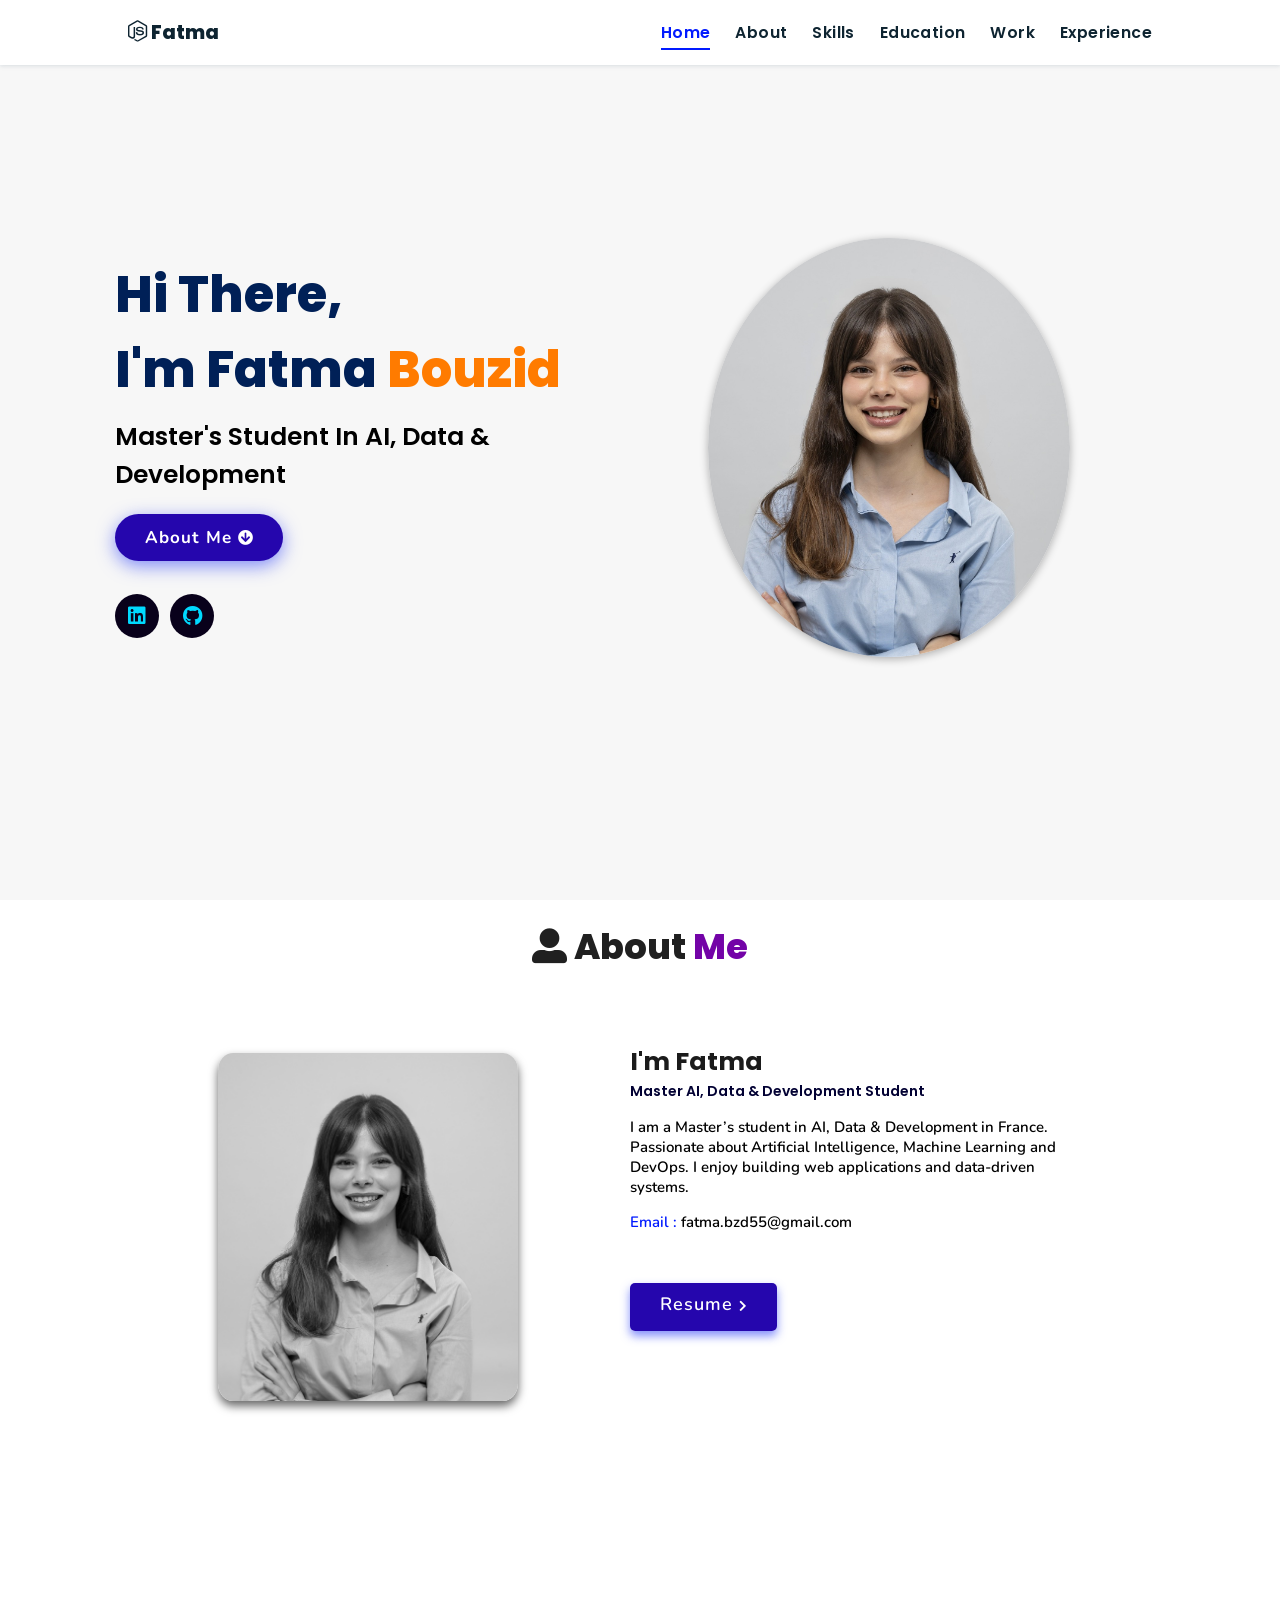
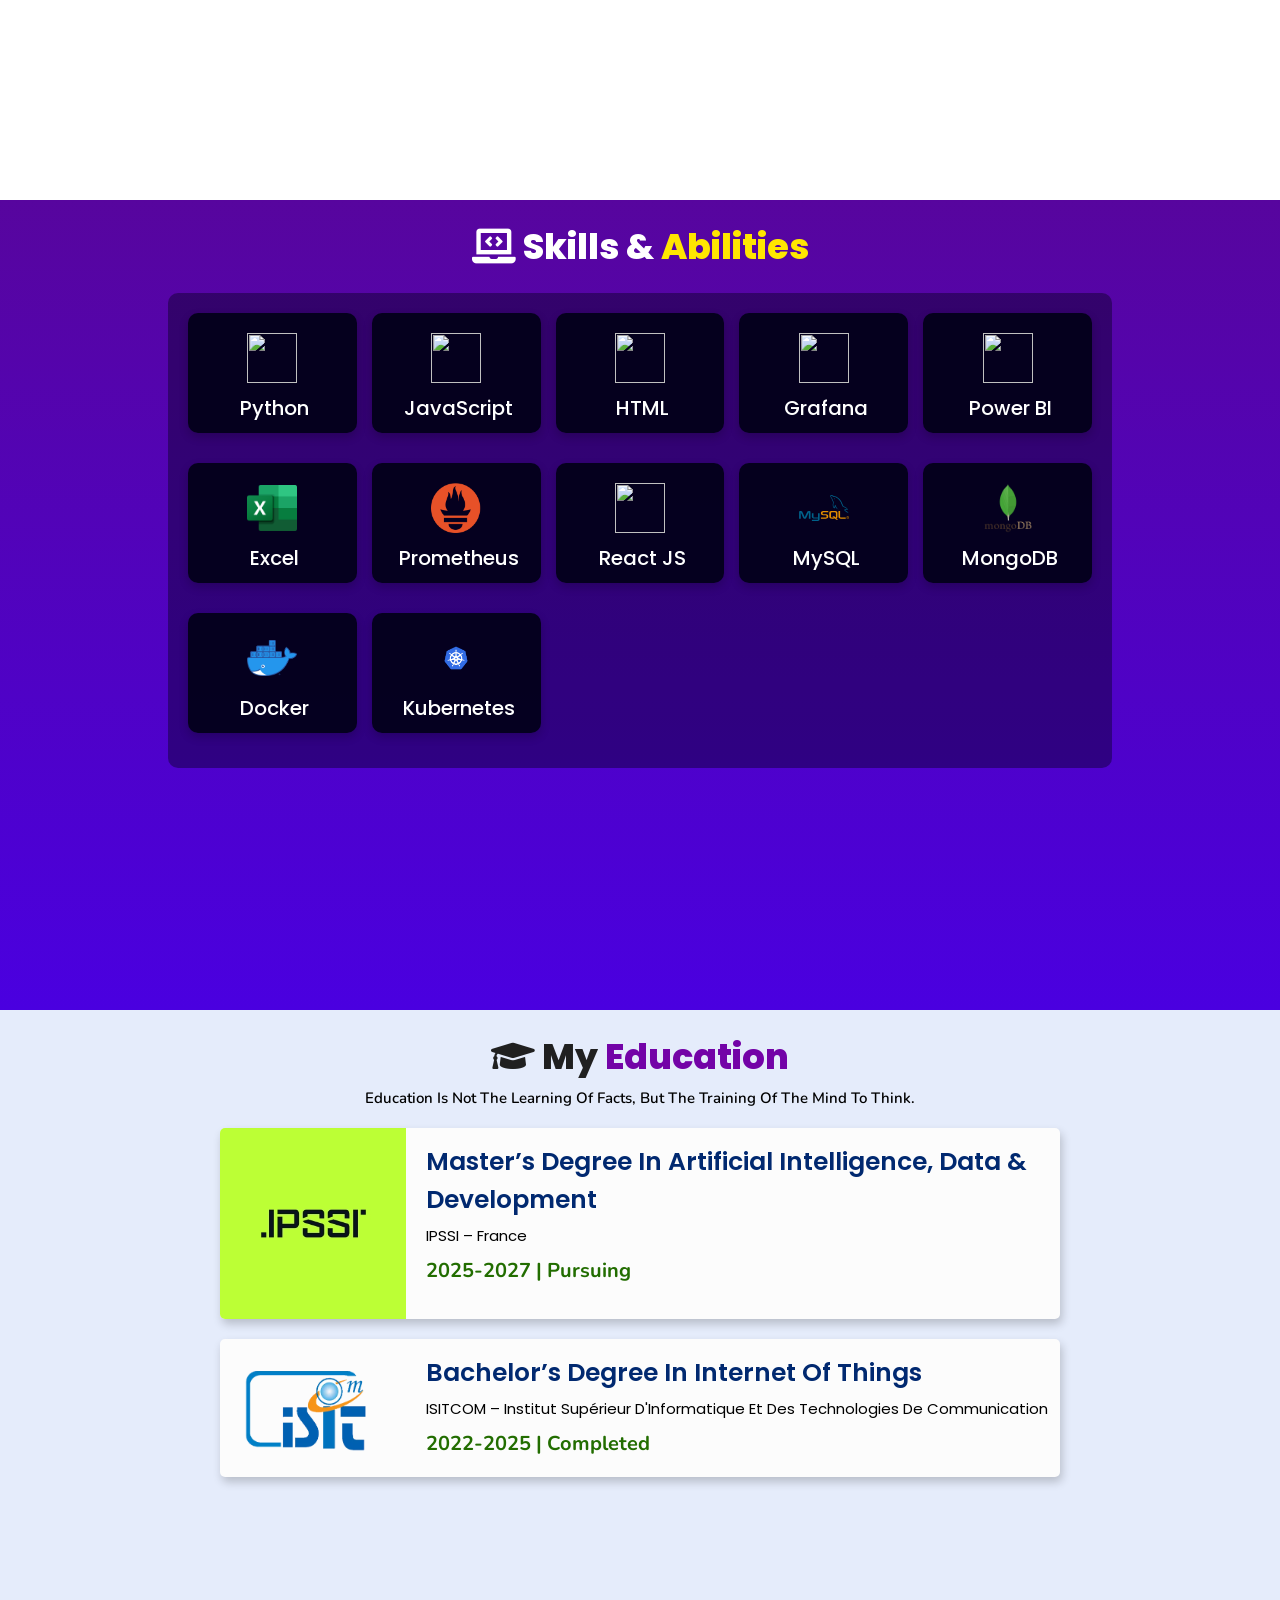
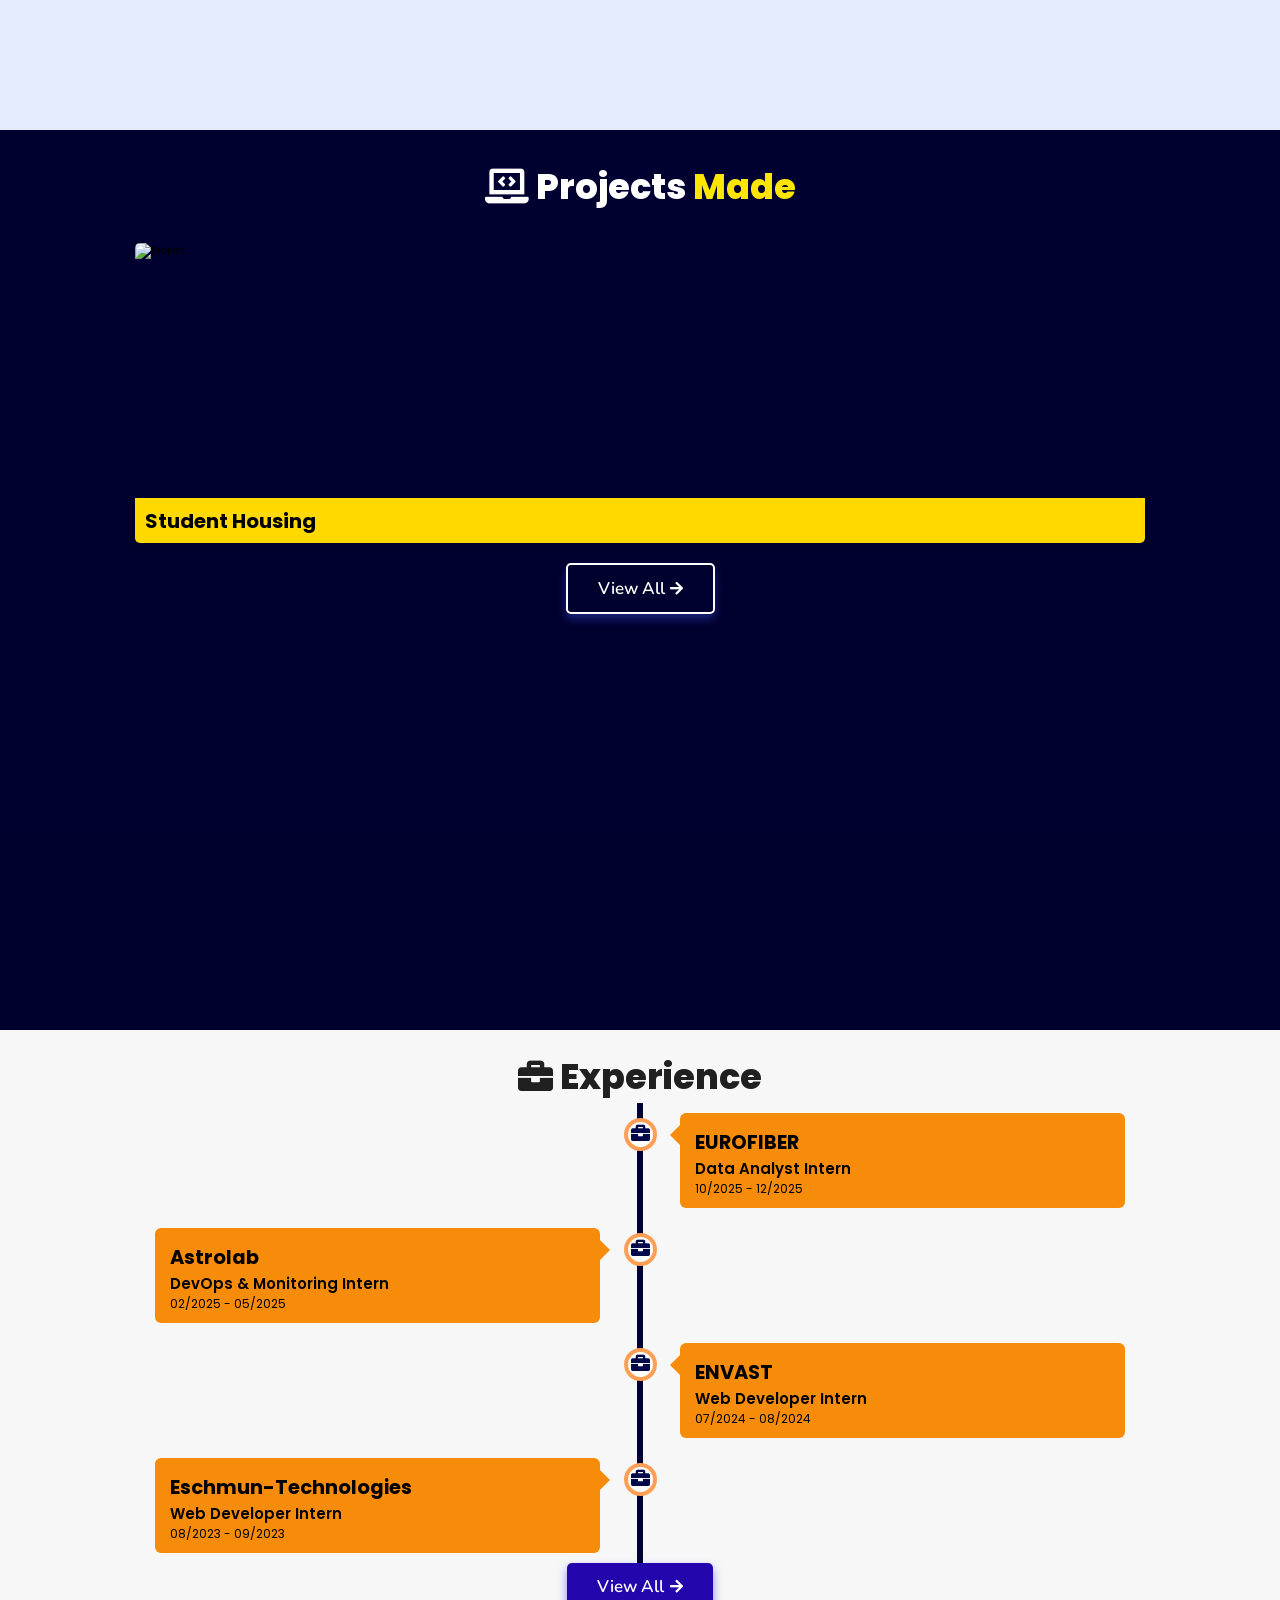
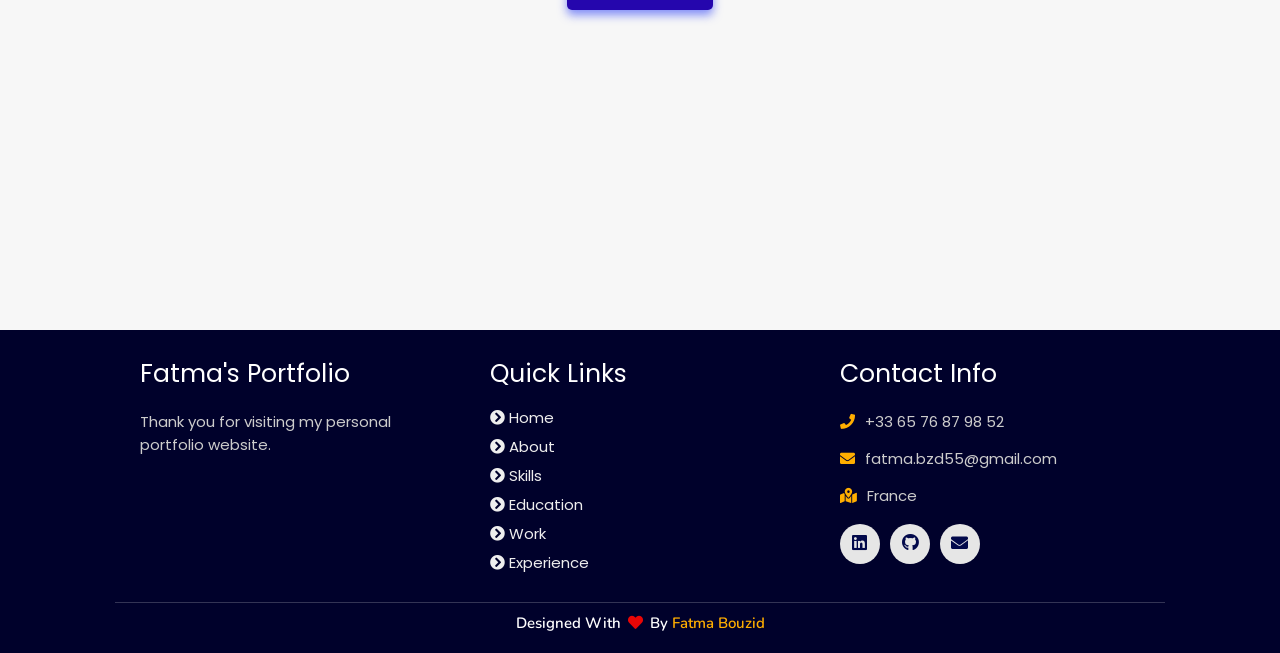
==== index.html @ 77a8ce89 "Initial portfolio commit" ====
<!DOCTYPE html>
<html lang="en">
<head>
    <meta charset="UTF-8">
    <meta http-equiv="X-UA-Compatible" content="IE=edge">
    <meta name="viewport" content="width=device-width, initial-scale=1.0">
    <meta name="keywords" content="Fatma Bouzid, portfolio, Fatma, master's student AI,Data & Development, personal portfolio lifecodes, portfolio design, portfolio website, personal portfolio" />
    <meta name="description" content="Welcome to Fatma's Portfolio, master's student AI,Data & Development. " />
    <!-- Custom CSS -->
    <link rel="stylesheet" href="./assets/css/style.css">
    <!-- Font Awesome -->
    <link rel="stylesheet" href="https://cdnjs.cloudflare.com/ajax/libs/font-awesome/5.15.3/css/all.min.css" integrity="sha512-iBBXm8fW90+nuLcSKlbmrPcLa0OT92xO1BIsZ+ywDWZCvqsWgccV3gFoRBv0z+8dLJgyAHIhR35VZc2oM/gI1w==" crossorigin="anonymous" referrerpolicy="no-referrer" />
    <!-- Favicon -->
    <link id='favicon' rel="shortcut icon" href="./assets/images/favicon.png" type="image/x-png">
    <title>Portfolio | Fatma Bouzid</title>
</head>
<body oncontextmenu="return false">

<!-- pre loader -->
<!-- <div class="loader-container">
  <img draggable="false" src="./assets/images/preloader.gif" alt="">
</div> -->

<!-- navbar starts -->
<header>
        <a href="/" class="logo"><i class="fab fa-node-js"></i> Fatma</a>

        <div id="menu" class="fas fa-bars"></div>
        <nav class="navbar">
            <ul>
            <li><a class="active" href="#home">Home</a></li>
            <li><a href="#about">About</a></li>
            <li><a href="#skills">Skills</a></li>
            <li><a href="#education">Education</a></li>
            <li><a href="#work">Work</a></li>
            <li><a href="#experience">Experience</a></li>
            </ul>
        </nav>
</header>
<!-- navbar ends -->


<!-- hero section starts -->
<section class="home" id="home">
    <div id="particles-js"></div>

    <div class="content">
    <h2>Hi There,<br/> I'm Fatma <span>Bouzid</span></h2>
    <p>Master's Student in AI, Data & Development <span class="typing-text"></span></p>
    <a href="#about" class="btn"><span>About Me</span>
      <i class="fas fa-arrow-circle-down"></i>
    </a>
    <div class="socials">
        <ul class="social-icons">
          <li><a class="linkedin" aria-label="LinkedIn" href="https://www.linkedin.com/in/fatma-bouzid-/" target="_blank"><i class="fab fa-linkedin"></i></a></li> 
          <li><a class="github" aria-label="GitHub" href="https://github.com/Fatma-Bouzid" target="_blank"><i class="fab fa-github"></i></a></li>
        </ul>
      </div>
    </div>
<div class="image">
    <img draggable="false" class="tilt" src="./assets/images/fatma.JPG" alt="">
</div>
</section>
<!-- hero section ends -->


<!-- about section starts -->
<section class="about" id="about">
    <h2 class="heading"><i class="fas fa-user-alt"></i> About <span>Me</span></h2>
    
    <div class="row">

    <div class="image">
        <img draggable="false" class="tilt" src="./assets/images/fatma.JPG" alt="">
    </div>
    <div class="content">
        <h3>I'm Fatma</h3>
        <span class="tag">Master AI, Data & Development Student</span>
        
        <p>I am a Master’s student in AI, Data & Development in France.
          Passionate about Artificial Intelligence, Machine Learning and DevOps.
          I enjoy building web applications and data-driven systems.
        </p>
        
        <div class="box-container">
            <!-- <div class="box">
              <p><span> age: </span> 20</p>
              <p><span> phone : </span> +91 XXX-XXX-XXXX</p>
            </div> -->
            <div class="box">
              <p><span> email : </span> fatma.bzd55@gmail.com</p>
            </div>
        </div>
        
        <div class="resumebtn">
            <a href="./assets/images/CV_Fatma Bouzid.pdf" target="_blank" class="btn"><span>Resume</span>
                <i class="fas fa-chevron-right"></i>
            </a>
        </div>

    </div>
    </div>
</section>
<!-- about section ends -->

<!-- skills section starts -->
<section class="skills" id="skills">

    <h2 class="heading"><i class="fas fa-laptop-code"></i> Skills & <span>Abilities</span></h2>

    <div class="container">
  <div class="row" id="skillsContainer">

    <div class="bar">
      <div class="info">
        <img src="https://img.icons8.com/color/48/python.png"/>
        <span>Python</span>
      </div>
    </div>

    <div class="bar">
      <div class="info">
        <img src="https://img.icons8.com/color/48/javascript.png"/>
        <span>JavaScript</span>
      </div>
    </div>

    <div class="bar">
      <div class="info">
        <img src="https://img.icons8.com/color/48/html-5.png"/>
        <span>HTML</span>
      </div>
    </div>

    <div class="bar">
      <div class="info">
        <img src="https://img.icons8.com/color/48/grafana.png"/>
        <span>Grafana</span>
      </div>
    </div>

    <div class="bar">
      <div class="info">
        <img src="https://img.icons8.com/color/48/power-bi.png"/>
        <span>Power BI</span>
      </div>
    </div>

    <div class="bar">
      <div class="info">
        <img src="./assets/images/skills/Microsoft_Office_Excel.png"/>
        <span>Excel</span>
      </div>
    </div>

    <div class="bar">
      <div class="info">
        <img src="./assets/images/skills/Prometheus.png"/>
        <span>Prometheus</span>
      </div>
    </div>

    <div class="bar">
      <div class="info">
        <img src="./assets/images/skills/react-logo.png"/>
        <span>React JS</span>
      </div>
    </div>

    <div class="bar">
      <div class="info">
        <img src="./assets/images/skills/MySQL.svg"/>
        <span>MySQL</span>
      </div>
    </div>

    <div class="bar">
      <div class="info">
        <img src="./assets/images/skills/mongodb_.png"/>
        <span>MongoDB</span>
      </div>
    </div>

    <div class="bar">
      <div class="info">
        <img src="./assets/images/skills/docker.png"/>
        <span>Docker</span>
      </div>
    </div>

    <div class="bar">
      <div class="info">
        <img src="./assets/images/skills/Kubernetes.png"/>
        <span>Kubernetes</span>
      </div>
    </div>

  </div>
</div>
</section>
<!-- skills section ends -->
<!-- education section starts -->
<section class="education" id="education">

  <h1 class="heading"><i class="fas fa-graduation-cap"></i> My <span>Education</span></h1>

    <p class="qoute">Education is not the learning of facts, but the training of the mind to think.</p>

    <div class="box-container">
    <div class="box">
      <div class="image">
      <img draggable="false" src="./assets/images/IPSSI-logo-300.jpg" alt="">
      </div>
      <div class="content">
      <h3>Master’s Degree in Artificial Intelligence, Data & Development</h3>
      <p> IPSSI – France</p>
      <h4>2025-2027 | Pursuing</h4>
      </div>
    </div>
    <div class="box">
        <div class="image">
        <img draggable="false" src="./assets/images/isitcom.webp" alt="">
        </div>
        <div class="content">
        <h3>Bachelor’s Degree in Internet of Things</h3>
        <p> ISITCOM – Institut Supérieur d'Informatique et des Technologies de Communication</p>
        <h4>2022-2025 | Completed</h4>
        </div>
    </div>

    

</div>
</section>
<!-- education section ends -->


<!-- work project section starts -->
<section class="work" id="work">

  <h2 class="heading"><i class="fas fa-laptop-code"></i> Projects <span>Made</span></h2>

  <div class="box-container">

    <div class="box tilt">
      <img draggable="false" src="./assets/images/projects/housing.jpg" alt="" />
      <div class="content">
        <div class="tag">
        <h3>Student Housing</h3>
        </div>
        <div class="desc">
          <p>Application de scraping permettant de récupérer des logements étudiants selon la ville, le prix, le type et la surface. Les données sont filtrées et structurées pour faciliter la recherche.</p>
          <div class="btns">
            <a href="#" class="btn" target="_blank"><i class="fas fa-eye"></i> View</a>
            <a href="https://github.com/Fatma-Bouzid/Student-housing.git" class="btn" target="_blank">Code <i class="fas fa-code"></i></a>
          </div>
        </div>
      </div>
    </div>

</div>

<div class="viewall">
  <a href="/projects" class="btn"><span>View All</span>
    <i class="fas fa-arrow-right"></i>
</a>
</div>

</section>
<!-- work project section ends -->

<!-- experience section starts -->
<section class="experience" id="experience">

  <h2 class="heading"><i class="fas fa-briefcase"></i> Experience </h2>

  <div class="timeline">
    <div class="container right">
      <div class="content">
        <div class="tag">
          <h2>EUROFIBER</h2>
        </div>
        <div class="desc">
            <h3>Data Analyst Intern</h3>
            <p>10/2025 - 12/2025</p>
        </div>
      </div>
    </div>

    <div class="container left">
      <div class="content">
        <div class="tag">
          <h2>Astrolab</h2>
        </div>
        <div class="desc">
            <h3>DevOps & Monitoring Intern</h3>
            <p>02/2025 - 05/2025</p>
        </div>
      </div>
    </div>

    <div class="container right">
      <div class="content">
        <div class="tag">
          <h2>ENVAST</h2>
        </div>
        <div class="desc">
            <h3>Web Developer Intern</h3>
            <p>07/2024 - 08/2024</p>
        </div>
      </div>
    </div>

    <div class="container left">
      <div class="content">
        <div class="tag">
          <h2>Eschmun-Technologies</h2>
        </div>
        <div class="desc">
            <h3>Web Developer Intern</h3>
            <p>08/2023 - 09/2023</p>
        </div>
      </div>
    </div>


    
  </div>

  <div class="morebtn">
    <a href="/experience" class="btn"><span>View All</span>
      <i class="fas fa-arrow-right"></i>
  </a>
  </div>

</div>

</section>
<!-- experience section ends -->




<!-- footer section starts -->
<section class="footer">

  <div class="box-container">

      <div class="box">
          <h3>Fatma's Portfolio</h3>
          <p>Thank you for visiting my personal portfolio website.</p>
      </div>

      <div class="box">
          <h3>quick links</h3>
          <a href="#home"><i class="fas fa-chevron-circle-right"></i> home</a>
          <a href="#about"><i class="fas fa-chevron-circle-right"></i> about</a>
          <a href="#skills"><i class="fas fa-chevron-circle-right"></i> skills</a>
          <a href="#education"><i class="fas fa-chevron-circle-right"></i> education</a>
          <a href="#work"><i class="fas fa-chevron-circle-right"></i> work</a>
          <a href="#experience"><i class="fas fa-chevron-circle-right"></i> experience</a>
      </div>

      <div class="box">
          <h3>contact info</h3>
          <p> <i class="fas fa-phone"></i>+33 65 76 87 98 52</p>
          <p> <i class="fas fa-envelope"></i>fatma.bzd55@gmail.com</p>
          <p> <i class="fas fa-map-marked-alt"></i>France</p>
          <div class="share">

              <a href="https://www.linkedin.com/in/fatma-bouzid-/" class="fab fa-linkedin" aria-label="LinkedIn" target="_blank"></a>
              <a href="https://github.com/Fatma-Bouzid" class="fab fa-github" aria-label="GitHub" target="_blank"></a>
              <a href="mailto:fatma.bzd55@gmail.com" class="fas fa-envelope" aria-label="Mail" target="_blank"></a>
          </div>
      </div>
  </div>

  <h1 class="credit">Designed with <i class="fa fa-heart pulse"></i> by <a href="https://www.linkedin.com/in/fatma-bouzid-/"> Fatma Bouzid</a></h1>
</section>
<!-- footer section ends -->


<!-- scroll top btn -->
<a href="#home" aria-label="ScrollTop" class="fas fa-angle-up" id="scroll-top"></a>
<!-- scroll back to top -->


<!-- ==== ALL MAJOR JAVASCRIPT CDNS STARTS ==== -->
<!-- jquery cdn -->
<script src="https://cdnjs.cloudflare.com/ajax/libs/jquery/3.6.0/jquery.min.js" integrity="sha512-894YE6QWD5I59HgZOGReFYm4dnWc1Qt5NtvYSaNcOP+u1T9qYdvdihz0PPSiiqn/+/3e7Jo4EaG7TubfWGUrMQ==" crossorigin="anonymous" referrerpolicy="no-referrer"></script>

<!-- typed.js cdn -->
<script src="https://cdnjs.cloudflare.com/ajax/libs/typed.js/2.0.5/typed.min.js" integrity="sha512-1KbKusm/hAtkX5FScVR5G36wodIMnVd/aP04af06iyQTkD17szAMGNmxfNH+tEuFp3Og/P5G32L1qEC47CZbUQ==" crossorigin="anonymous" referrerpolicy="no-referrer"></script>

<!-- particle.js links -->
<script src="./assets/js/particles.min.js"></script>
<script src="./assets/js/app.js"></script>

<!-- vanilla tilt.js links -->
<script src="https://cdnjs.cloudflare.com/ajax/libs/vanilla-tilt/1.7.0/vanilla-tilt.min.js" integrity="sha512-SttpKhJqONuBVxbRcuH0wezjuX+BoFoli0yPsnrAADcHsQMW8rkR84ItFHGIkPvhnlRnE2FaifDOUw+EltbuHg==" crossorigin="anonymous" referrerpolicy="no-referrer"></script>

<!-- scroll reveal anim -->
<script src="https://unpkg.com/scrollreveal"></script>

<script
      type="text/javascript"
      src="https://cdn.jsdelivr.net/npm/emailjs-com@3/dist/email.min.js"
    ></script>

<!-- ==== ALL MAJOR JAVASCRIPT CDNS ENDS ==== -->

<script src="./assets/js/script.js"></script>

</body>
</html>
---- assets/css/style.css ----
@import url("https://fonts.googleapis.com/css2?family=Poppins:wght@400;600;700&display=swap");
@import url("https://fonts.googleapis.com/css2?family=Nunito:ital,wght@0,300;0,400;0,600;0,700;1,300;1,400&display=swap");

* {
  margin: 0;
  padding: 0;
  box-sizing: border-box;
  text-decoration: none;
  outline: none;
  border: none;
  text-transform: capitalize;
  transition: all 0.2s linear;
}
html {
  font-size: 62.5%;
  overflow-x: hidden;
  scroll-behavior: smooth;
}
body {
  background: #f7f7f7;
  font-family: "Poppins", sans-serif;
}

*::selection {
  background: #2b3dda;
  color: #fff;
}

html {
  font-size: 62.5%;
  overflow-x: hidden;
}
html::-webkit-scrollbar {
  width: 0.8rem;
}
html::-webkit-scrollbar-track {
  background: rgb(235, 202, 245);
}
html::-webkit-scrollbar-thumb {
  background: #420177;
}

/* pre loader start */
.loader-container {
  position: fixed;
  top: 0;
  left: 0;
  z-index: 10000;
  background: #e6eff1;
  display: flex;
  align-items: center;
  justify-content: center;
  height: 100%;
  width: 100%;
}
.loader-container.fade-out {
  top: -120%;
}
/* pre loader end */

/* navbar starts */
header {
  position: fixed;
  top: 0;
  left: 0;
  right: 0;
  z-index: 1000;
  display: flex;
  align-items: center;
  justify-content: space-between;
  padding: 1.7rem 10%;
  height: 6.5rem;
  background-color: #fff;
  box-shadow: 0 1px 4px rgba(146, 161, 176, 0.3);
}
section {
  min-height: 100vh;
  padding: 2rem 9%;
}
.heading {
  font-size: 3.5rem;
  color: rgb(32, 32, 32);
  font-weight: 800;
  text-align: center;
}
.heading span {
  color: rgb(115, 3, 167);
}
header .logo {
  font-size: 1.9rem;
  font-weight: 800;
  text-decoration: none;
  color: #0e2431;
}
header .logo i {
  font-size: 2.2rem;
}
header .logo:hover {
  color: #fc8c05;
}
header .navbar ul {
  list-style: none;
  display: flex;
  justify-content: center;
  align-items: center;
}
header .navbar li {
  margin-left: 2.5rem;
}
header .navbar ul li a {
  font-size: 1.57rem;
  color: #0e2431;
  font-weight: 600;
  text-decoration: none;
  letter-spacing: 0.04rem;
  transition: 0.2s;
}
header .navbar ul li a.active,
header .navbar ul li a:hover {
  color: #011aff;
  border-bottom: 0.2rem solid #011aff;
  padding: 0.5rem 0;
}
/* navbar ends */

/* hamburger icon starts*/
#menu {
  font-size: 3rem;
  cursor: pointer;
  color: rgb(24, 2, 63);
  display: none;
}
@media (max-width: 768px) {
  #menu {
    display: block;
  }
  header .navbar {
    position: fixed;
    top: 6.5rem;
    right: -120%;
    width: 75%;
    height: 100%;
    text-align: left;
    align-items: flex-start;
    background-color: #0e0f31;
  }
  header .navbar ul {
    flex-flow: column;
    padding: 1rem;
  }
  header .navbar ul li {
    text-align: center;
    width: 100%;
    margin: 1rem 0;
    border-radius: 0.5rem;
    width: 26rem;
  }
  header .navbar ul li a {
    display: block;
    padding: 1rem;
    text-align: left;
    color: #fff;
    font-size: 2rem;
  }
  header .navbar ul li a.active,
  header .navbar ul li a:hover {
    padding: 1rem;
    color: #fff;
    border-radius: 0.5rem;
    border-bottom: 0.5rem solid #011aff;
  }
  .fa-times {
    transform: rotate(180deg);
  }
  header .navbar.nav-toggle {
    right: 0;
  }
}
/* hamburger icon ends */

/* hero section starts*/
.home {
  position: relative;
  display: flex;
  flex-wrap: wrap;
  gap: 1.5rem;
  min-height: 100vh;
  align-items: center;
}
.home #particles-js {
  position: absolute;
  top: 0;
  left: 0;
  height: 100%;
  width: 100%;
}
.home::before {
  content: "";
  position: absolute;
  top: 0;
  left: 0;
  height: 100%;
  width: 100%;
}
.home .content {
  flex: 1 1 40rem;
  padding-top: 1rem;
  z-index: 1;
}
.home .image {
  flex: 1 1 40rem;
  z-index: 1;
}
.home .image img {
  width: 70%;
  margin-left: 6rem;
  border-radius: 50%;
  box-shadow: 0 2px 8px rgba(0, 0, 0, 0.3);
  cursor: pointer;
}
.home .image img:hover {
  box-shadow: 0 5px 15px rgba(0, 0, 0, 0.5);
}
.home .content h2 {
  font-size: 5rem;
  font-weight: 800;
  color: #002057;
}
.home .content h2 span {
  font-size: 5rem;
  font-weight: 800;
  color: #ff7b00;
}
.home .content p {
  font-size: 2.5rem;
  color: #000;
  font-weight: 600;
  padding: 1rem 0;
}
.home .content p span {
  font-size: 2.5rem;
  color: rgb(148, 8, 8);
  font-weight: 600;
  padding: 1rem 0;
}
.home .btn {
  margin-top: 1rem;
  position: absolute;
  line-height: 0;
  padding: 1.6rem 3rem;
  border-radius: 4em;
  transition: 0.5s;
  color: #fff;
  background: #2506ad;
  box-shadow: 0px 5px 18px rgba(48, 68, 247, 0.6);
  font-family: "Nunito", sans-serif;
}
.home .btn span {
  font-weight: 700;
  font-size: 1.7rem;
  letter-spacing: 0.1rem;
}
.home .btn i {
  margin-left: 0.3rem;
  font-size: 1.5rem;
  transition: 0.3s;
}
.home .btn:hover {
  background: #1a047e;
}
.home .btn:hover i {
  transform: translateX(5px);
}
/* social icons start */
.socials {
  position: relative;
  margin-top: 9rem;
}
.socials .social-icons {
  padding-left: 0;
  margin-bottom: 0;
  list-style: none;
}
.socials .social-icons li {
  display: inline-block;
  margin-bottom: 14px;
}
.social-icons a {
  font-size: 2rem;
  display: inline-block;
  line-height: 44px;
  color: #00d9ff;
  background-color: #09011b;
  width: 44px;
  height: 44px;
  text-align: center;
  margin-right: 8px;
  border-radius: 100%;
  -webkit-transition: all 0.2s linear;
  -o-transition: all 0.2s linear;
  transition: all 0.2s linear;
}
.social-icons a:active,
.social-icons a:focus,
.social-icons a:hover {
  color: #fff;
  background-color: #0685da;
}
.social-icons a.github:hover {
  background-color: #0e0e0e;
}
.social-icons a.twitter:hover {
  background-color: #00aced;
}
.social-icons a.linkedin:hover {
  background-color: #007bb6;
}
.social-icons a.dev:hover {
  background-color: #070707;
}
.social-icons a.instagram:hover {
  background-color: #ee00da;
}
/* social icons end */

/* hero media queries starts*/
@media (max-width: 450px) {
  .home .btn {
    margin: 4rem 0;
  }
  .socials {
    margin-top: 12rem;
  }
  .home .image img {
    margin-top: -12rem;
  }
  .home .content p {
    font-size: 2.2rem;
  }
  .home .content p span {
    font-size: 2.2rem;
  }
}
/* hero media queries ends*/
/* hero section end */

/* about section starts */
.about {
  background: rgb(255, 255, 255);
}
.about .row {
  display: flex;
  flex-direction: row;
  gap: 2rem;
  flex-wrap: wrap;
  padding: 4rem;
}
.about .row .image {
  text-align: center;
  flex: 1 1 35rem;
}
.about .row .image img {
  margin: 4rem;
  width: 30rem;
  height: auto;
  border-radius: 5%;
  box-shadow: 0 5px 10px rgba(0, 0, 0, 0.6);
  mix-blend-mode: luminosity;
  transition: 0.3s;
  cursor: pointer;
}
.about .row .image img:hover {
  mix-blend-mode: normal;
}
.about .row .content {
  flex: 1 1 45rem;
  padding: 3rem;
}
.about .row .content h3 {
  color: rgb(27, 27, 27);
  font-size: 2.5rem;
}
.about .row .content .tag {
  font-size: 1.4rem;
  color: #020133;
  font-weight: 600;
  margin-top: 1rem;
}
.about .row .content p {
  font-size: 1.5rem;
  margin-top: 1.5rem;
  font-family: "Nunito";
  font-weight: 600;
  text-transform: none;
}
.about .row .content .box-container {
  display: flex;
  flex-wrap: wrap;
  gap: 1.5rem;
  font-family: "Nunito";
  font-weight: 600;
}
.about .row .content .box-container .box p {
  text-transform: none;
}
.about .row .content .box-container .box p span {
  color: #011aff;
}
.resumebtn {
  margin-top: 6rem;
}
.resumebtn .btn {
  padding: 1.7rem 3rem;
  border-radius: 0.5em;
  transition: 0.3s;
  color: #fff;
  background: #2506ad;
  box-shadow: 0px 5px 10px rgba(48, 68, 247, 0.6);
  font-family: "Nunito", sans-serif;
}
.resumebtn .btn span {
  font-weight: 600;
  font-size: 1.8rem;
  letter-spacing: 0.1rem;
}
.resumebtn .btn i {
  margin-left: 0.3rem;
  font-size: 1.2rem;
  transition: 0.3s;
}
.resumebtn .btn:hover {
  background: #1a047e;
}
.resumebtn .btn:hover i {
  transform: translateX(5px);
}
/* about media queries starts*/
@media screen and (max-width: 600px) {
  .about .row .image {
    margin-top: 2rem;
  }
  .about .row .image img {
    margin: 0 auto;
    width: 80%;
    mix-blend-mode: normal;
  }
  .about .row {
    padding: 0.5rem;
    margin-bottom: 7rem;
  }
  .about .row .content {
    padding: 1rem;
  }
  .about .row .content .box-container {
    gap: 0;
  }
}
/* about media queries ends*/
/* about section ends */

/* skills section starts */
.skills {
  min-height: 90vh;
  background: linear-gradient(to bottom, #57059e, #4a00e0);
}
.skills h2 {
  color: #fff;
}
.skills .heading span {
  color: rgb(255, 230, 0);
}
.skills .container {
  background: rgba(0, 0, 22, 0.4);
  color: #fff;
  border-radius: 1rem;
  padding: 2rem;
  width: 90%;
  margin: auto;
  margin-top: 2rem;
}
.skills .container .row {
  display: grid;
  grid-template-columns: repeat(auto-fit, minmax(150px, 1fr));
  gap: 1.5rem;
}
.skills .container .bar {
  margin-bottom: 15px;
  padding: 10px;
  border-radius: 1rem;
  box-shadow: 0 4px 10px rgba(0, 0, 0, 0.2);
  background: rgba(0, 0, 22, 0.9);
  transition: 0.2s;
}
.skills .container .bar:hover {
  box-shadow: 0 8px 10px rgba(0, 2, 68, 0.8) !important;
  background-color: rgba(0, 0, 0, 0.9) !important;
}
.skills .container .bar .info {
  display: flex;
  flex-direction: column;
  align-items: center;
  gap: 1rem;
  margin-top: 1rem;
}
.skills .container .bar .info i {
  font-size: 4rem;
}
.skills .container .bar .info span {
  font-size: 2rem;
  font-weight: 500;
  font-family: "Poppins";
  margin-left: 0.5rem;
}
.skills .container .bar .info img {
  width: 50px;
  height: 50px;
  object-fit: contain;
}
/* skills media queries starts*/
@media screen and (max-width: 600px) {
  .skills .container {
    padding: 0;
    margin: 0;
  }
  .skills .container .row {
    grid-template-columns: repeat(2, 1fr);
    margin: 1rem;
    padding: 2rem 0.2rem 2rem 0.2rem;
    gap: 1rem;
  }
  .skills .container {
    margin-top: 5px;
    width: 100%;
  }
}
/* skills media queries ends*/
/* skills section ends */

/* education section starts */
.education {
  background: #e5ecfb;
  min-height: 80vh;
}
.education .qoute {
  font-size: 1.5rem;
  text-align: center;
  font-family: "Nunito", sans-serif;
  font-weight: 600;
  margin-top: 0.5rem;
}
.education .box-container {
  display: flex;
  flex-wrap: wrap;
  justify-content: center;
  align-items: center;
  flex-direction: column;
}
.education .box-container .box {
  display: flex;
  flex-direction: row;
  width: 80%;
  border-radius: 0.5rem;
  box-shadow: 0.2rem 0.5rem 1rem rgba(0, 0, 0, 0.2);
  text-align: center;
  position: relative;
  margin-top: 2rem;
  overflow: hidden;
  transition: 0.3s;
  background: rgb(252, 252, 252);
}
.education .box-container .box:hover {
  transform: scale(1.03);
  box-shadow: 1rem 0.5rem 1.2rem rgba(0, 0, 0, 0.3);
}
.education .box-container .box .image {
  flex: 1 1 20rem;
  width: 100%;
}
.education .box-container .box img {
  object-fit: cover;
  position: relative;
  width: 100%;
  height: 100%;
}
.education .box-container .box .content {
  position: relative;
  display: flex;
  flex-direction: column;
  padding: 1rem;
  flex-wrap: wrap;
  flex: 1 1 70rem;
}
.education .box-container .box .content h3 {
  font-size: 2.5rem;
  color: #012970;
  padding: 0.5rem 0;
  font-weight: 600;
  text-align: left;
  margin-left: 1rem;
}
.education .box-container .box .content p {
  font-size: 1.5rem;
  margin-left: 1rem;
  text-align: left;
}
.education h4 {
  font-size: 2rem;
  color: rgb(34, 109, 0);
  text-align: left;
  margin: 1rem;
  font-family: "Nunito", sans-serif;
  font-weight: 700;
}

/* education media queries starts*/
@media screen and (max-width: 600px) {
  .education .box-container .box {
    flex-direction: column;
    width: 100%;
  }
  .education .box-container .box .image {
    width: 100%;
    height: 25rem;
  }
  .education .box-container .box img {
    width: 100%;
  }
  .education .box-container .box .content {
    position: relative;
    display: flex;
    flex-direction: column;
    padding: 1rem;
    flex-wrap: wrap;
    flex: 0;
  }
  .education .btns {
    margin-top: 2rem;
    margin-left: 1rem;
    margin-right: 1rem;
    flex-wrap: wrap;
  }
}
/* education media queries ends*/
/* education section ends */

/* work section starts */
.work {
  /* background: #010124; */
  background: linear-gradient(to bottom, #000031, #00002c);
}
.work h2 {
  color: #fff;
  padding: 1rem;
}
.work .heading span {
  color: rgb(255, 230, 0);
}
.work .box-container {
  display: flex;
  flex-wrap: wrap;
  gap: 1.5rem;
  margin: 2rem;
}
.work .box-container .box {
  flex: 1 1 30rem;
  border-radius: 0.5rem;
  box-shadow: 0 0.5rem 1rem rgba(0, 0, 0, 0.1);
  position: relative;
  overflow: hidden;
  height: 30rem;
}
.work .box-container .box img {
  height: 100%;
  width: 100%;
  object-fit: cover;
}
.work .box-container .box .content {
  height: 100%;
  width: 100%;
  position: absolute;
  top: 85%;
  left: 0;
  background: rgba(255, 255, 255, 0.9);
  display: flex;
  flex-direction: column;
}
.work .box-container .box .content .tag {
  display: flex;
  flex-direction: row;
  justify-content: space-between;
  align-items: center;
  height: 4.5rem;
  width: 100%;
  padding-left: 1rem;
  background: #ffd900;
}
.work .box-container .box .content .tag h3 {
  font-size: 2rem;
}
.work .box-container .box:hover .content {
  top: 25%;
}
.work .desc {
  margin: 2rem;
  display: flex;
  flex-direction: column;
  justify-content: center;
}
.work .desc p {
  font-size: 1.5rem;
}
.work .desc .btns {
  display: flex;
  justify-content: space-between;
  width: 100%;
  margin-top: 2rem;
}
.work .desc .btns .btn {
  line-height: 0;
  display: inline;
  padding: 1.5rem 2.5rem;
  border-radius: 0.5rem;
  font-size: 1.5rem;
  color: #fff;
  background: rgb(12, 12, 12);
  margin-right: 2rem;
}
.work .desc .btns .btn:hover {
  background: #310ae0f5;
}
.work .viewall {
  display: flex;
  justify-content: center;
}
.work .viewall .btn {
  position: relative;
  line-height: 0;
  padding: 1.6rem 3rem;
  border-radius: 0.5em;
  transition: 0.5s;
  color: rgb(255, 255, 255);
  font-weight: 700;
  border: 2px solid #fff;
  box-shadow: 0px 5px 10px rgba(65, 84, 241, 0.4);
  text-align: center;
}
.work .viewall .btn span {
  font-weight: 600;
  font-size: 1.7rem;
  font-family: "Nunito", sans-serif;
}
.work .viewall .btn i {
  margin-left: 0.3rem;
  font-size: 1.5rem;
  transition: 0.3s;
}
.work .viewall .btn:hover {
  background: #fff;
  color: #000;
}
.work .viewall .btn:hover i {
  transform: translateX(5px);
}
/* work section ends */

/* experience section starts */
.experience .timeline {
  position: relative;
  max-width: 1200px;
  margin: 0 auto;
}
.experience .timeline::after {
  content: "";
  position: absolute;
  width: 6px;
  background: #020133;
  top: 0;
  bottom: 0;
  left: 50%;
  margin-left: -3px;
  z-index: -2;
}
.experience .container {
  padding: 10px 40px;
  position: relative;
  background-color: inherit;
  width: 50%;
}
/*circles on timeline*/
.experience .container::after {
  content: "\f0b1";
  position: absolute;
  width: 25px;
  height: 25px;
  right: -17px;
  background-color: rgb(255, 255, 255);
  border: 4px solid #ff9f55;
  top: 15px;
  border-radius: 50%;
  z-index: 100;
  font-size: 1.89rem;
  text-align: center;
  font-weight: 600;
  color: #02094b;
  font-family: "Font Awesome\ 5 Free";
}
.experience .left {
  left: 0;
}
.experience .right {
  left: 50%;
}
/* arrows pointing right */
.experience .left::before {
  content: " ";
  height: 0;
  position: absolute;
  top: 22px;
  width: 0;
  z-index: 1;
  right: 30px;
  border: medium solid #f68c09;
  border-width: 10px 0 10px 10px;
  border-color: transparent transparent transparent #f68c09;
}
/* arrows pointing left  */
.experience .right::before {
  content: " ";
  height: 0;
  position: absolute;
  top: 22px;
  width: 0;
  z-index: 1;
  left: 30px;
  border: medium solid #f68c09;
  border-width: 10px 10px 10px 0;
  border-color: transparent #f68c09 transparent transparent;
}
.experience .right::after {
  left: -16px;
}
.experience .content {
  background-color: #f68c09;
  position: relative;
  border-radius: 6px;
}
.experience .content .tag {
  font-size: 1.3rem;
  padding-top: 1.5rem;
  padding-left: 1.5rem;
}
.experience .content .desc {
  margin-left: 1.5rem;
  padding-bottom: 1rem;
}
.experience .content .desc h3 {
  font-size: 1.5rem;
  font-weight: 600;
}
.experience .content .desc p {
  font-size: 1.2rem;
}
/* view all button */
.morebtn {
  display: flex;
  justify-content: center;
}
.morebtn .btn {
  position: relative;
  line-height: 0;
  padding: 1.6rem 3rem;
  border-radius: 0.5em;
  transition: 0.5s;
  color: #fff;
  background: #2506ad;
  box-shadow: 0px 5px 10px rgba(48, 68, 247, 0.6);
  text-align: center;
}
.morebtn .btn span {
  font-weight: 600;
  font-size: 1.7rem;
  font-family: "Nunito", sans-serif;
}
.morebtn .btn i {
  margin-left: 0.3rem;
  font-size: 1.5rem;
  transition: 0.3s;
}
.morebtn .btn:hover {
  background: #1a047e;
}
.morebtn .btn:hover i {
  transform: translateX(5px);
}

/* Media queries - Responsive timeline on screens less than 600px wide */
@media screen and (max-width: 600px) {
  .experience {
    min-height: 80vh;
  }
  .experience .timeline {
    margin-top: 2rem;
  }
  .experience .timeline::after {
    left: 31px;
  }
  .experience .container {
    width: 100%;
    padding-left: 8rem;
    padding-right: 2rem;
  }
  .experience .container::after {
    font-size: 2.2rem;
  }
  .experience .container::before {
    left: 61px;
    border: medium solid #f68c09;
    border-width: 10px 10px 10px 0;
    border-color: transparent #f68c09 transparent transparent;
  }
  .experience .left::after {
    left: 15px;
  }
  .experience .right::after {
    left: 15px;
  }
  .experience .right {
    left: 0%;
  }
  .morebtn {
    margin-top: 3rem;
  }
}
/* experience media queries ends */
/* experience section ends */

/* contact section starts */
.contact {
  background: #e5ecfb;
  min-height: 60vh;
}
.contact .container {
  max-width: 1050px;
  width: 100%;
  background: #fff;
  border-radius: 1.5rem;
  margin: 2rem 5rem;
  box-shadow: 0 5px 10px rgba(0, 0, 0, 0.15);
}
.contact .container .content {
  display: flex;
  align-items: center;
  justify-content: space-between;
  padding: 2.5rem 2rem;
}
.contact .content .image-box {
  max-width: 60%;
  margin-left: 4rem;
}
.contact .content .image-box img {
  width: 100%;
  height: 40rem;
  position: relative;
}
.contact .content form {
  width: 45%;
  margin-right: 3.5rem;
}
form .form-group {
  display: flex;
  flex-direction: column;
  justify-content: center;
}
.form-group .field {
  height: 50px;
  display: flex;
  position: relative;
  margin: 1rem;
  width: 100%;
}
form i {
  position: absolute;
  top: 50%;
  left: 18px;
  color: rgb(51, 51, 51);
  font-size: 17px;
  pointer-events: none;
  transform: translateY(-50%);
}
form .field input,
form .message textarea {
  width: 100%;
  height: 100%;
  outline: none;
  padding: 0 16px 0 48px;
  font-size: 16px;
  font-family: "Poppins", sans-serif;
  border-radius: 5px;
  border: 1px solid rgb(51, 51, 51);
  background: #e5ecfb;
}
.field input::placeholder,
.message textarea::placeholder {
  color: rgb(51, 51, 51);
}
.field input:focus,
.message textarea:focus {
  padding-left: 47px;
  border: 2px solid rgb(115, 3, 167);
}
.field input:focus ~ i,
.message textarea:focus ~ i {
  color: rgb(115, 3, 167);
}
form .message {
  position: relative;
  margin: 1rem;
  width: 100%;
}
form .message i {
  top: 25px;
  font-size: 20px;
  left: 15px;
}
form .message textarea {
  min-height: 130px;
  max-height: 230px;
  max-width: 100%;
  min-width: 100%;
  padding: 12px 20px 0 48px;
}
form .message textarea::-webkit-scrollbar {
  width: 0px;
}
form .button-area {
  display: flex;
  float: right;
  flex-direction: row-reverse;
}
.button-area button {
  color: #fff;
  border: none;
  outline: none;
  font-size: 1.8rem;
  cursor: pointer;
  border-radius: 5px;
  padding: 13px 25px;
  background: #2506ad;
  box-shadow: 0px 5px 10px rgba(48, 68, 247, 0.6);
  transition: 0.3s ease;
  font-family: "Nunito", sans-serif;
}
.button-area button:hover {
  background: #421cecf5;
}
.button-area span {
  font-size: 17px;
  padding: 1rem;
  display: none;
}
.button-area button i {
  position: relative;
  top: 6px;
  left: 2px;
  font-size: 1.5rem;
  transition: 0.3s;
  color: #fff;
}
.button-area button:hover i {
  left: 8px;
}
/* contact section media queries starts */
@media (max-width: 900px) {
  .contact {
    min-height: 70vh;
  }
  .contact .container {
    margin: 3rem 0 2rem 0;
  }
  .contact .container .content {
    padding: 18px 12px;
  }
  .contact .content .image-box {
    display: none;
  }
  .contact .content form {
    width: 100%;
    margin-right: 2rem;
  }
}
/* contact section media queries ends */
/* contact section ends */

/* footer section starts */
.footer {
  min-height: auto;
  padding-top: 0;
  background: rgb(0, 1, 43);
}
.footer .box-container {
  display: flex;
  justify-content: center;
  flex-wrap: wrap;
}
.footer .box-container .box {
  flex: 1 1 25rem;
  margin: 2.5rem;
}
.footer .box-container .box h3 {
  font-size: 2.5rem;
  color: #fff;
  padding-bottom: 1rem;
  font-weight: normal;
}
.footer .box-container .box p {
  font-size: 1.5rem;
  color: #ccc;
  padding: 0.7rem 0;
  text-transform: none;
}
.footer .box-container .box p i {
  padding-right: 1rem;
  color: #ffae00;
}
.footer .box-container .box a {
  font-size: 1.5rem;
  color: rgb(238, 238, 238);
  padding: 0.3rem 0;
  display: block;
}
.footer .box-container .box a:hover {
  color: #ffae00;
}
.footer .box-container .box .share {
  display: flex;
  flex-wrap: wrap;
  padding: 1rem 0;
}
.footer .box-container .box .share a {
  height: 4rem;
  width: 4rem;
  padding: 1rem;
  text-align: center;
  border-radius: 5rem;
  font-size: 1.7rem;
  margin-right: 1rem;
  transition: 0.2s;
  background: rgb(230, 230, 230);
  color: #02094b;
  border: none;
}
.footer .box-container .box .share a:hover {
  background: transparent;
  transform: scale(0.98);
  border: 0.1rem solid rgb(180, 178, 178);
  color: #ffae00;
}
.footer .credit {
  padding: 1rem 0 0 0;
  text-align: center;
  font-size: 1.5rem;
  font-family: "Nunito", sans-serif;
  font-weight: 600;
  color: #fff;
  border-top: 0.1rem solid #fff3;
}
.footer .credit a {
  color: #ffae00;
}
.footer .fa {
  color: #e90606;
  margin: 0 0.3rem;
  font-size: 1.5rem;
  animation: pound 0.35s infinite alternate;
}
@-webkit-keyframes pound {
  to {
    transform: scale(1.1);
  }
}
@keyframes pound {
  to {
    transform: scale(1.1);
  }
}
@media (max-width: 450px) {
  .footer .box-container .box {
    margin: 1.5rem;
  }
  .footer .box-container .box p {
    padding: 0.7rem;
  }
  .footer .box-container .box .share a {
    padding: 1.2rem;
  }
}
/* footer section ends */

/* common media queries starts*/
@media (max-width: 450px) {
  html {
    font-size: 55%;
  }
  body {
    padding-right: 0;
  }
  section {
    padding: 2rem;
  }
}
/* common media queries ends*/

/* scroll top starts */
#scroll-top {
  position: fixed;
  top: -140%;
  right: 2rem;
  padding: 1rem 1.5rem;
  font-size: 2rem;
  background: #ffae00;
  color: rgb(13, 0, 44);
  border-radius: 50%;
  transition: 1s linear;
  z-index: 1000;
}
#scroll-top.active {
  top: calc(100% - 12rem);
}
/* scroll top ends */
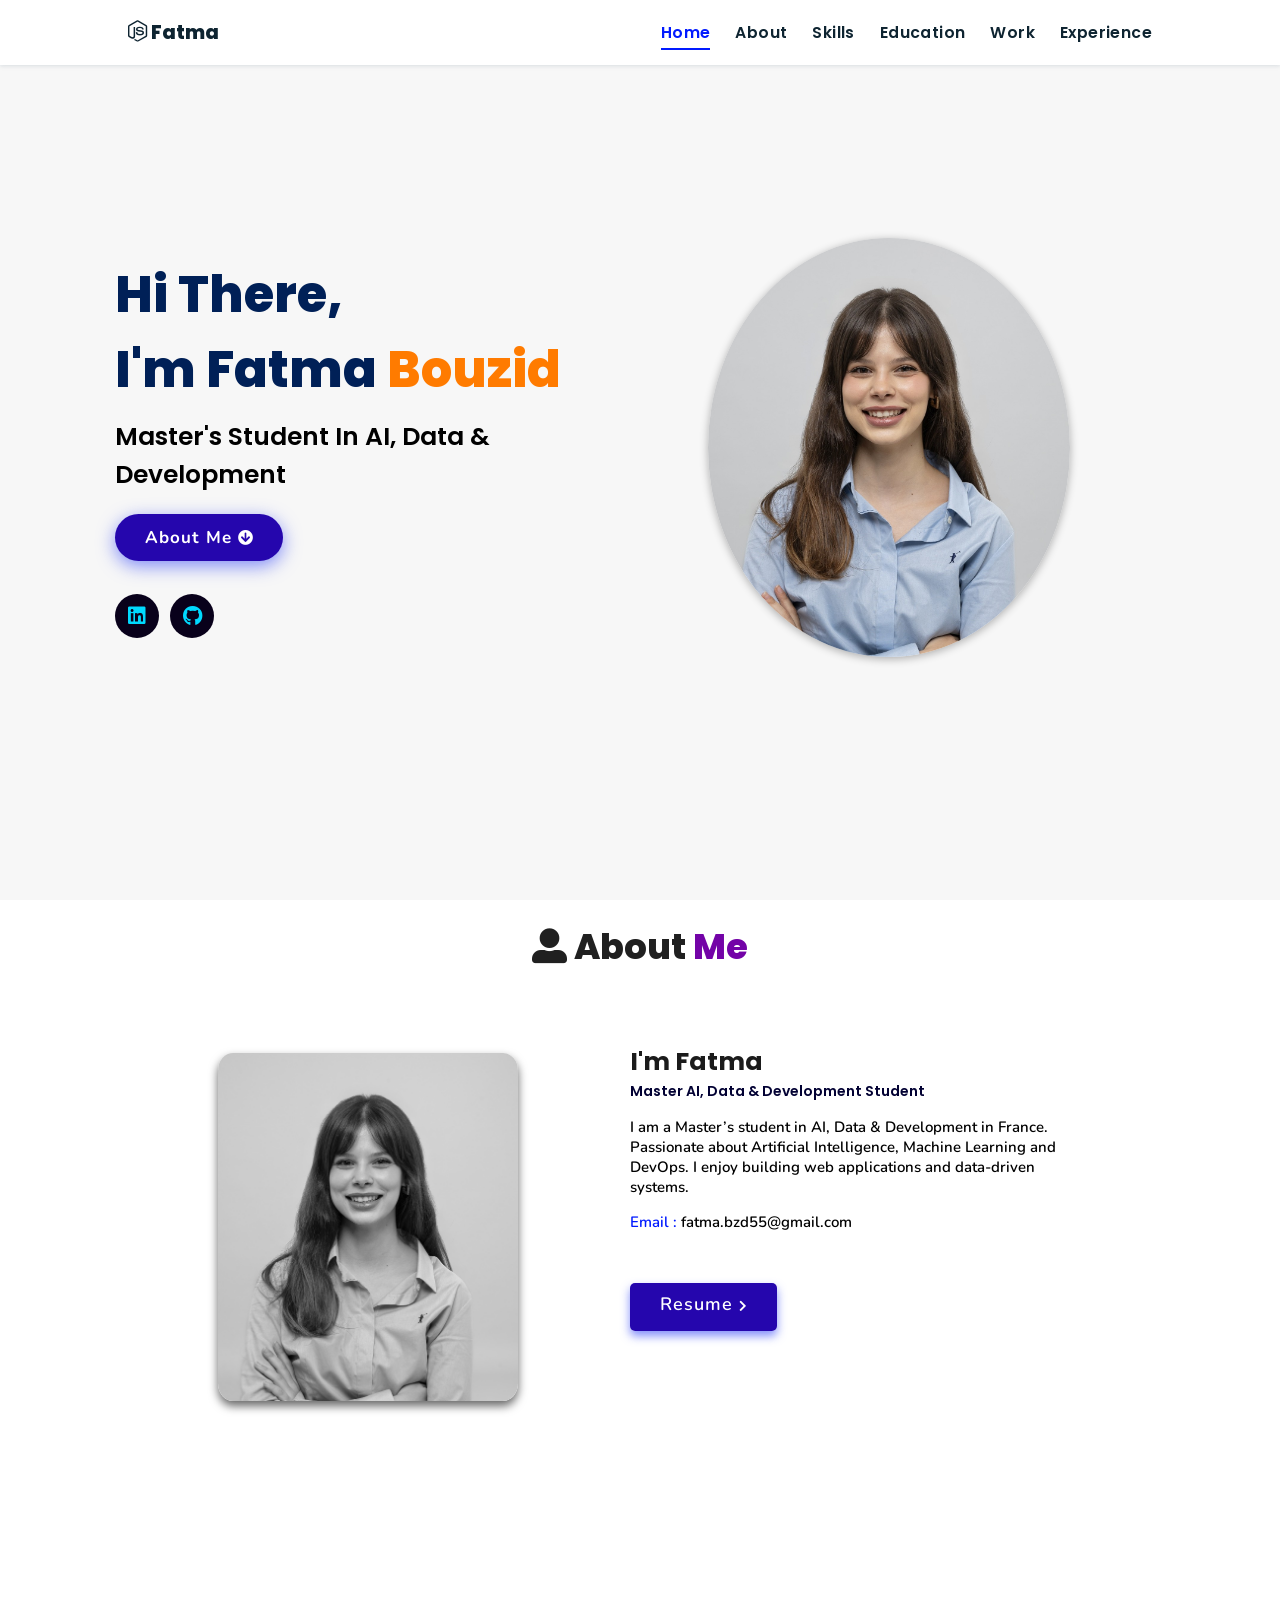
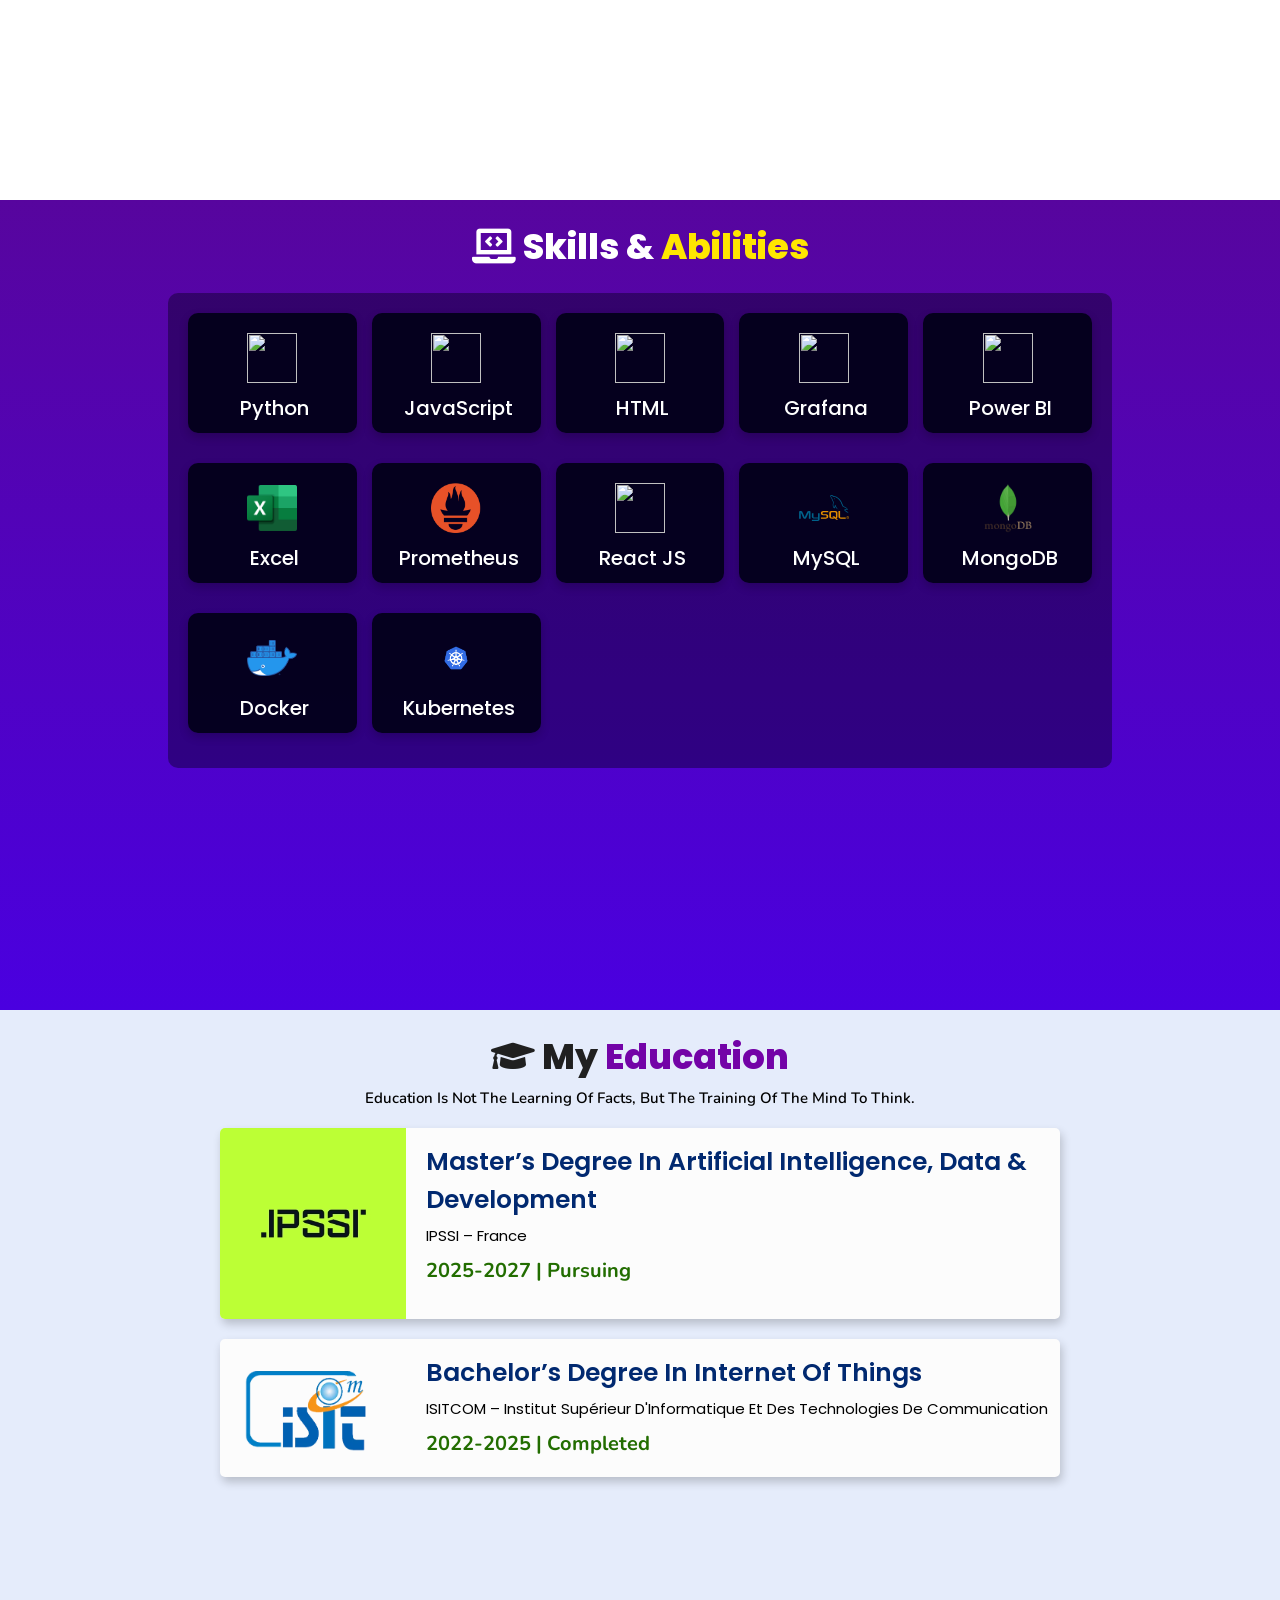
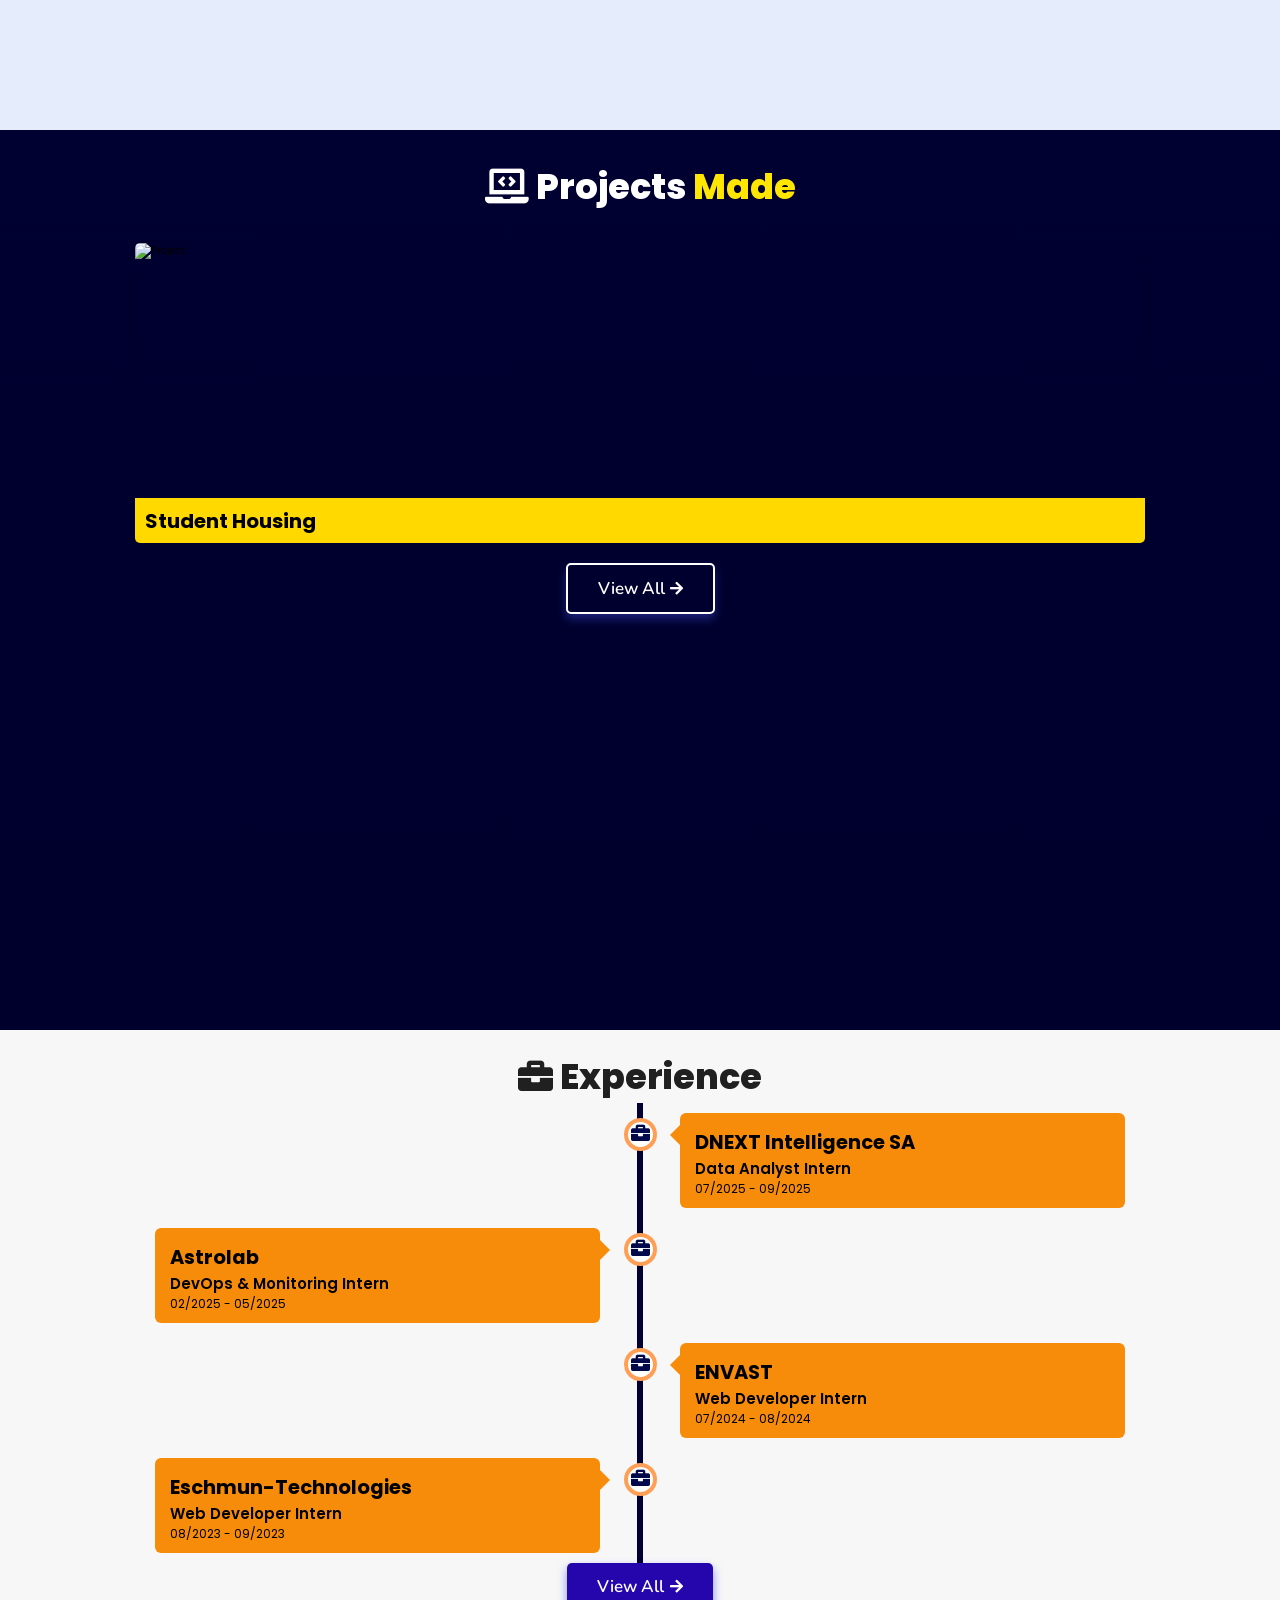
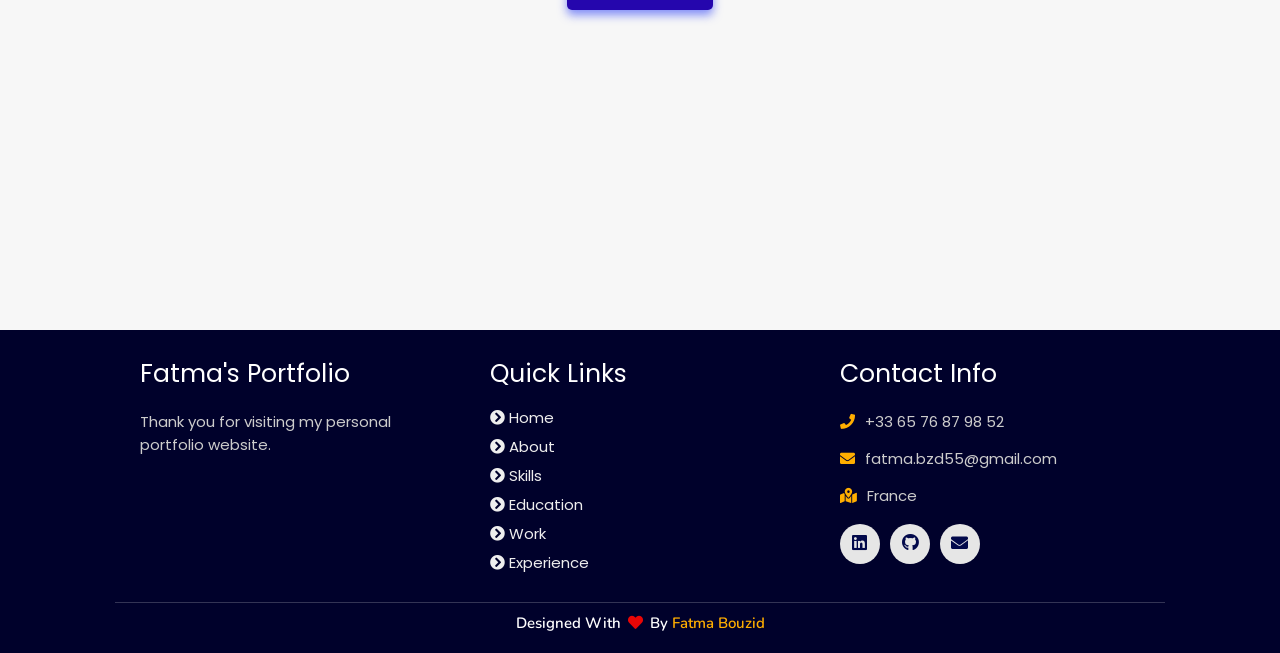
==== commit 695305fc: "Update experience" ====
--- a/index.html
+++ b/index.html
@@ -11,7 +11,6 @@
     <!-- Font Awesome -->
     <link rel="stylesheet" href="https://cdnjs.cloudflare.com/ajax/libs/font-awesome/5.15.3/css/all.min.css" integrity="sha512-iBBXm8fW90+nuLcSKlbmrPcLa0OT92xO1BIsZ+ywDWZCvqsWgccV3gFoRBv0z+8dLJgyAHIhR35VZc2oM/gI1w==" crossorigin="anonymous" referrerpolicy="no-referrer" />
     <!-- Favicon -->
-    <link id='favicon' rel="shortcut icon" href="./assets/images/favicon.png" type="image/x-png">
     <title>Portfolio | Fatma Bouzid</title>
 </head>
 <body oncontextmenu="return false">
@@ -93,7 +92,7 @@
         </div>
         
         <div class="resumebtn">
-            <a href="./assets/images/CV_Fatma Bouzid.pdf" target="_blank" class="btn"><span>Resume</span>
+            <a href="./assets/images/CV_Fatma Bouzid-stage alterné.pdf" target="_blank" class="btn"><span>Resume</span>
                 <i class="fas fa-chevron-right"></i>
             </a>
         </div>
@@ -278,11 +277,11 @@
     <div class="container right">
       <div class="content">
         <div class="tag">
-          <h2>EUROFIBER</h2>
+          <h2>DNEXT Intelligence SA</h2>
         </div>
         <div class="desc">
             <h3>Data Analyst Intern</h3>
-            <p>10/2025 - 12/2025</p>
+            <p>07/2025 - 09/2025</p>
         </div>
       </div>
     </div>
